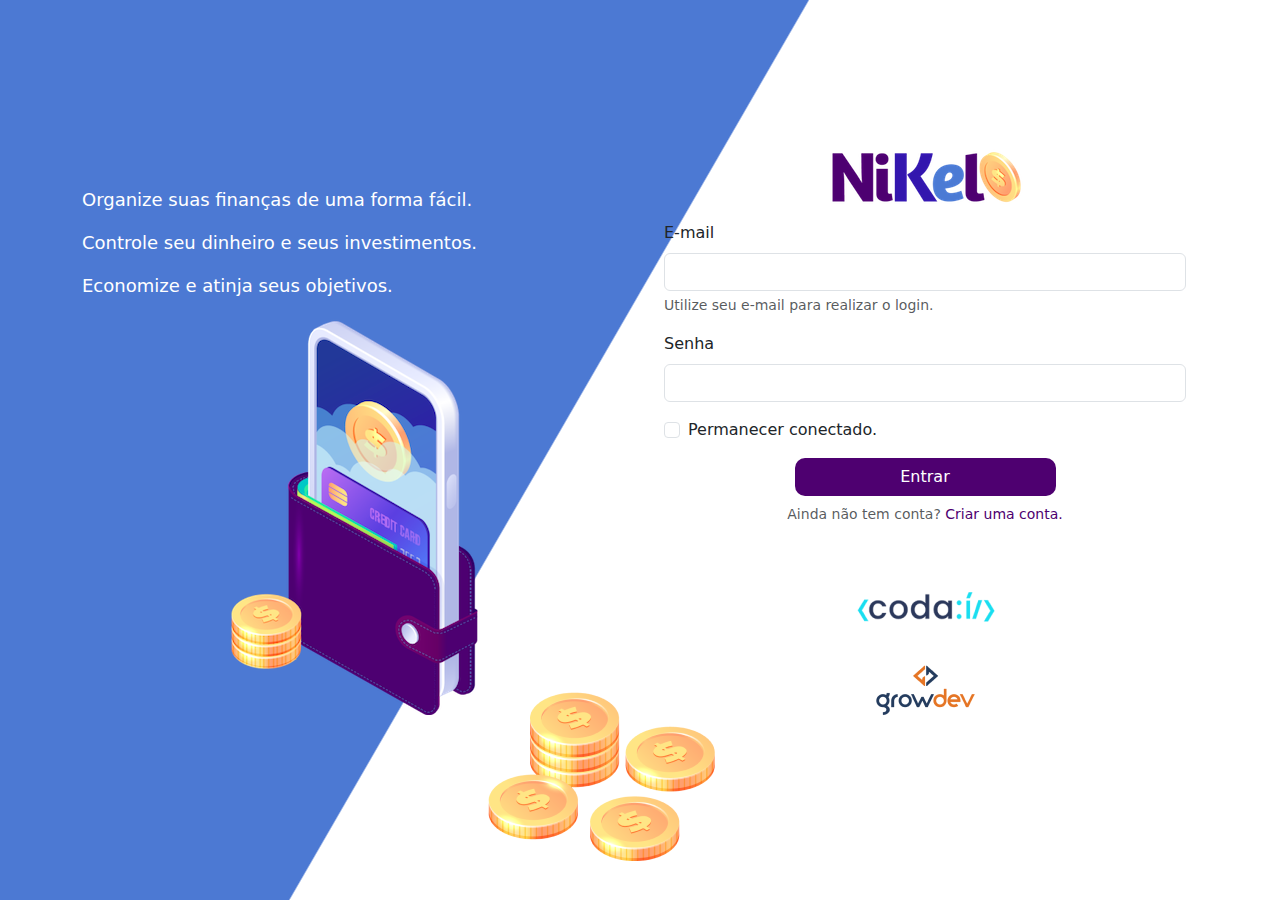
==== public/index.html @ a62a75ce "iniciando o GIT" ====
<!DOCTYPE html>
<html lang="pt">
<head>
    <meta charset="UTF-8">
    <meta name="viewport" content="width=device-width, initial-scale=1.0">
    <title>Nikel</title>
    <link rel="stylesheet" href="https://cdn.jsdelivr.net/npm/bootstrap@5.3.1/dist/css/bootstrap.min.css">
    <link rel="stylesheet" href="./css/styles.css">
</head>
<body id="login">
    <main>
        <div class="container">
            <div class="row vh-100">
                <div class="col d-flex justify-content-center my-5 flex-column">
                    <div class="text-login">
                        <p>Organize suas finanças de uma forma fácil.</p>
                        <p>Controle seu dinheiro e seus investimentos.</p>
                        <p>Economize e atinja seus objetivos.</p>
                    </div>
                    <div class="text-center">
                        <img src="./assets/images/images/pocket.png" class="img-fluid" alt="image pocket" srcset="">
                        <img src="./assets/images/images/coins.png" class="img-fluid d-none d-md-inline coins" alt="image coins" srcset="">
                    </div>
                </div>
                <div class="col d-flex my-5 justify-content-center flex-column">
                    <div class="container">
                        <div class="row">
                            <div class="col ">
                                <div class="text-center mb-3">
                                    <img src="./assets/images/images/nikel-logo.png" alt="logo nikel" class="img-fluid" srcset="">
                                </div>
                            </div>
                        </div>
                        <div class="row">
                            <div class="col">
                                <form id="login-form">
                                    <div class="mb-3">
                                      <label for="email-input" class="form-label">E-mail</label>
                                      <input type="email" class="form-control" id="email-input" aria-describedby="emailHelp">
                                      <div id="emailHelp" class="form-text">Utilize seu e-mail para realizar o login. </div>
                                    </div>
                                    <div class="mb-3">
                                      <label for="password-input" class="form-label">Senha</label>
                                      <input type="password" class="form-control" id="password-input">
                                    </div>
                                    <div class="mb-3 form-check">
                                      <input type="checkbox" class="form-check-input" id="session-check">
                                      <label class="form-check-label" for="session-check">Permanecer conectado.</label>
                                    </div>
                                    <button type="submit" class="btn button-loggin">Entrar</button>
                                  </form>
                            </div>
                        </div>
                        <div class="row">
                            <div class="col">
                                <p id="link-conta" data-bs-toggle="modal" data-bs-target="#register-modal" class="text-center mt-2 form-text">Ainda não tem conta? <span class="link-default">Criar uma conta.</span> </p>
                            </div>
                        </div>
                        <div class="row">
                            <div class="col">
                                <div class="text-center mt-5">
                                    <img src="./assets/images/images/codai-logo.png" alt="" srcset="">
                                </div>
                            </div>
                        </div>
                        <div class="row">
                            <div class="col">
                                <div class="text-center">
                                    <img src="./assets/images/images/growdev-logo.png" alt="" srcset="">
                                </div>
                            </div>
                        </div>
                    </div>
                </div>
            </div>
        </div>
        
  
  <!-- Modal -->
  <div class="modal fade" id="register-modal" tabindex="-1" aria-labelledby="exampleModalLabel" aria-hidden="true">
    <div class="modal-dialog">
      <div class="modal-content">
        <div class="modal-header">
          <h1 class="modal-title fs-5" id="exampleModalLabel">Crie sua conta</h1>
          <button type="button" class="btn-close" data-bs-dismiss="modal" aria-label="Close"></button>
        </div>
        <form id="create-form-m">
            <div class="modal-body">
            
                    <div class="mb-3">
                    <label for="email-create-input" class="form-label">E-mail</label>
                    <input type="email" class="form-control" id="email-create-input" 
                        aria-describedby="emailHelp" required>
                    <div id="emailHelp" class="form-text">Utilize seu e-mail para criar a conta. </div>
                    </div>
                    <div class="mb-3">
                    <label for="password-create-input" class="form-label">Senha</label>
                    <input type="password" class="form-control" id="password-create-input" required>
                    <div id="emailHelp" class="form-text">Utilize uma senha fácil de lembrar e anote para não esquecer. </div>
                    </div>
            </div>
            <div class="modal-footer">
                <button type="button" class="btn btn-secondary button-cancel" data-bs-dismiss="modal">Cancelar</button>
                <button type="submit" class="btn button-default">Criar conta</button>
            </div>
        </form>
      </div>
    </div>
  </div>
    </main>
    <script src="https://cdn.jsdelivr.net/npm/bootstrap@5.3.1/dist/js/bootstrap.bundle.min.js" integrity="sha384-HwwvtgBNo3bZJJLYd8oVXjrBZt8cqVSpeBNS5n7C8IVInixGAoxmnlMuBnhbgrkm" crossorigin="anonymous"></script>
    <script src="./js/index.js"></script>
</body>
</html>
---- public/css/styles.css ----
#login{
    background: linear-gradient(120deg, #4c79d3 44.9%, #ffffff 45%) no-repeat fixed ;
}

#app{
    background: linear-gradient(120deg, #ffffff 44.9%, #4c79d3 45%) no-repeat fixed ;
}

header {
    border-bottom: 1px solid #bebcbc;
    padding: 5px;
    background-color: #ffffff;
}

.color-primary{
    color: #4e0070;
}

.color-secondary{
    color: #4c79d3;
}

.icon-detail{
    font-size: 50px;
    margin-right: 10px;
    vertical-align: middle;
}

.text-login{
    color: white;
    font-size: 18px;
    font-weight: 500;

}

.coins{
    position: absolute;
    bottom: 20px;
    /* original 100px */
}

.button-loggin{
    border-radius: 10px;
    background-color: #4e0070;
    color: #ffffff;
    width: 50%;
    margin: 0 25%;
}

.button-loggin:hover, .button-default:hover{
    background-color: #4c79d3;
    color: #ffffff;
}

.button-default{
    border-radius: 10px;
    background-color: #4e0070;
    color: #ffffff;
}

.button-cancel{
    border-radius: 10px;
}

.button-float{
    border-radius: 100%;
    height: 60px;
    width: 60px;
    position: fixed;
    padding: 0 !important;
    bottom: 1rem;
    right: 2rem;
    font-size: 35px;
    border: 2px solid #4e0070;
    background-color: #4e0070;
    color: #ffffff;
}

.button-float:hover{
    border: 2px solid #4c79d3;
    background-color: white;
    color: #4c79d3;
}

.link-default{
    color: #4e0070;
    cursor: pointer;
}

.link-default:hover{
    color: #4c79d3;
}

.info{
    background-color: #ffffff;
    border-radius: 20px 20px 0px 0px;
    padding: 20px 0px 0px 0px;

}

.logout{
    min-width: 5rem !important;
}

.menu{
    margin-right: 20px;
}
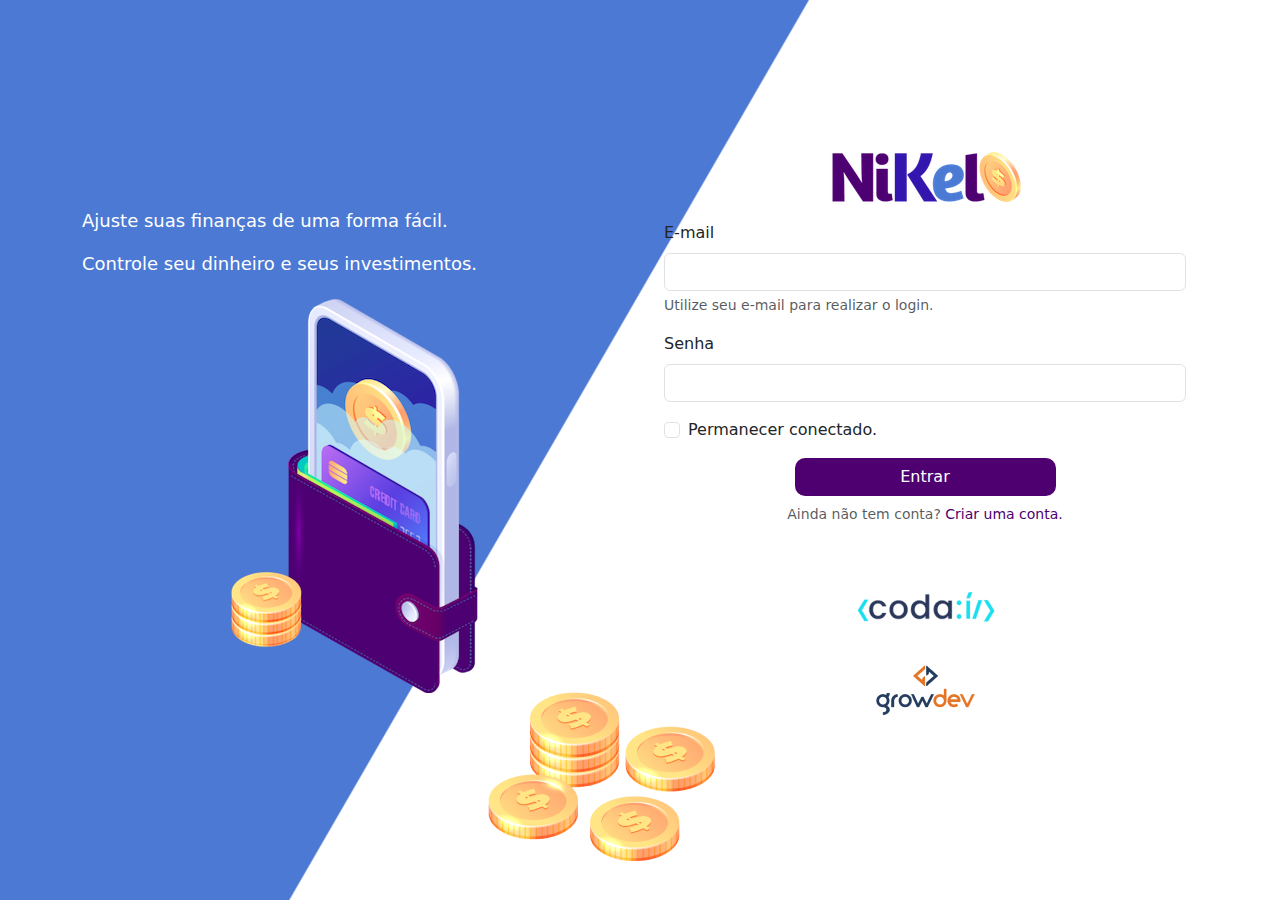
==== commit 0b46d378: "text login modificado" ====
--- a/public/index.html
+++ b/public/index.html
@@ -13,9 +13,9 @@
             <div class="row vh-100">
                 <div class="col d-flex justify-content-center my-5 flex-column">
                     <div class="text-login">
-                        <p>Organize suas finanças de uma forma fácil.</p>
+                        <p>Ajuste suas finanças de uma forma fácil.</p>
                         <p>Controle seu dinheiro e seus investimentos.</p>
-                        <p>Economize e atinja seus objetivos.</p>
+                        
                     </div>
                     <div class="text-center">
                         <img src="./assets/images/images/pocket.png" class="img-fluid" alt="image pocket" srcset="">
